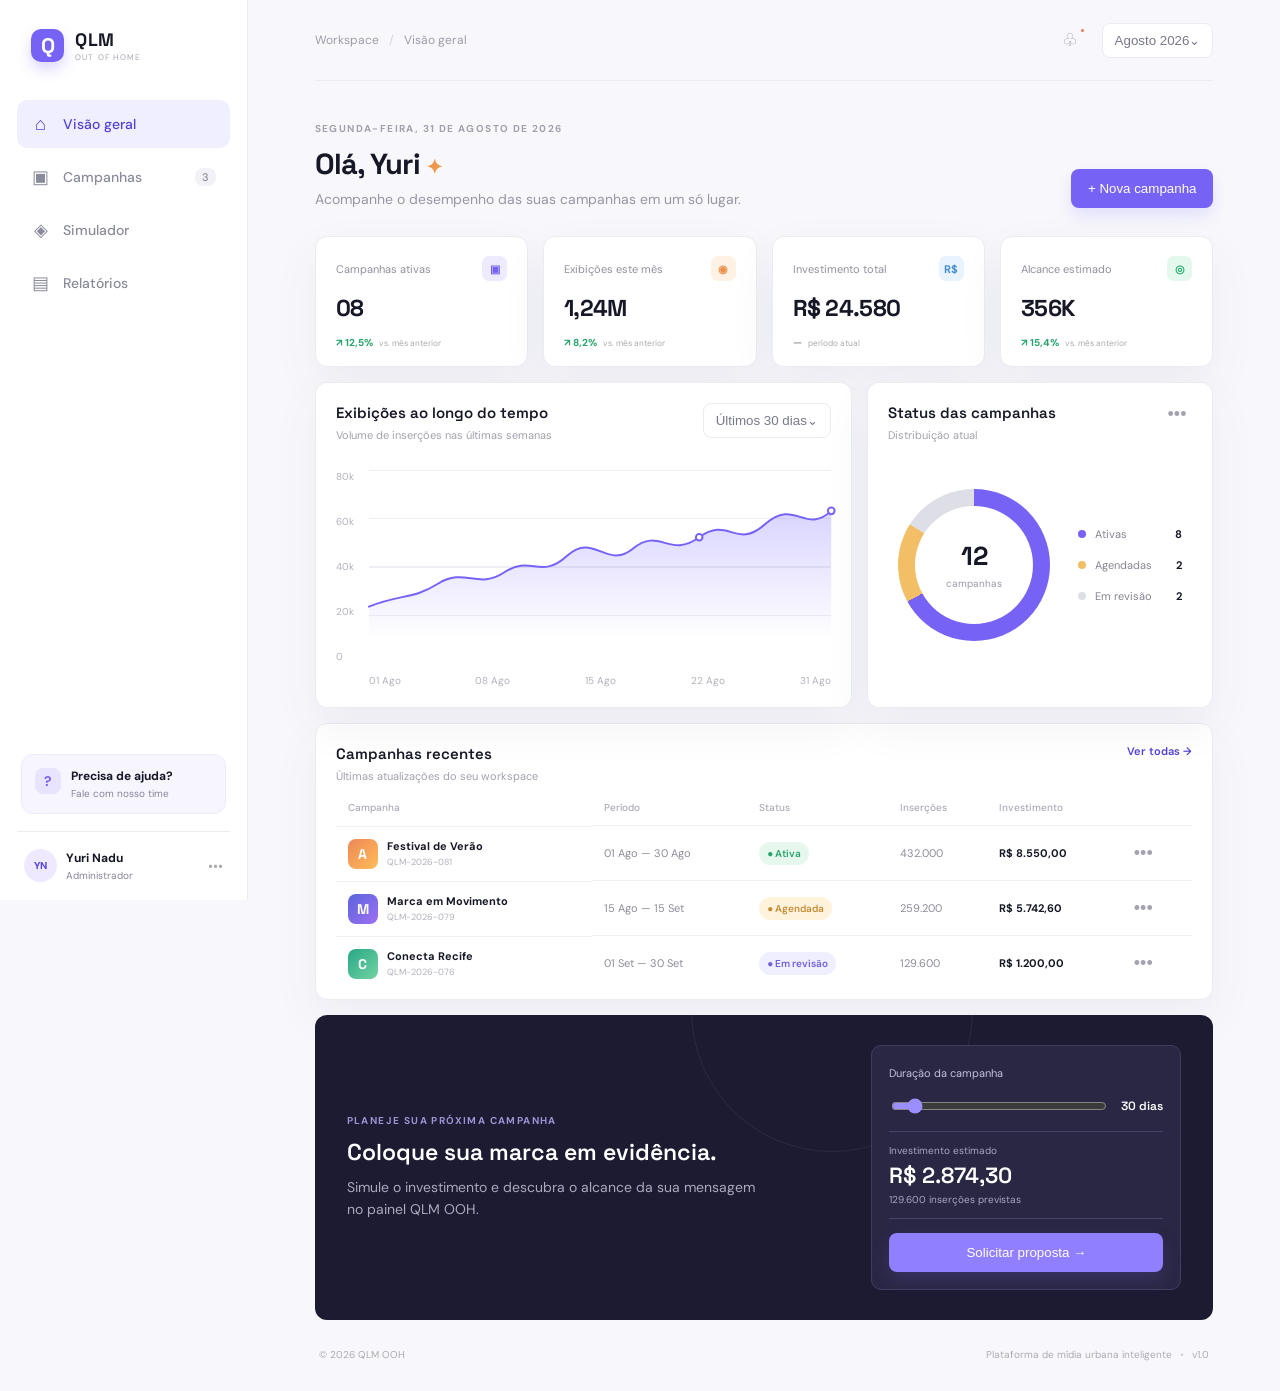
==== web/index.html @ d6a007f5 "feat: add responsive visual dashboard" ====
<!doctype html>
<html lang="pt-BR">
<head>
  <meta charset="utf-8">
  <meta name="viewport" content="width=device-width, initial-scale=1">
  <meta name="description" content="Painel QLM OOH para gestão de campanhas em outdoor digital.">
  <title>QLM OOH · Painel de campanhas</title>
  <link rel="stylesheet" href="styles.css">
</head>
<body>
  <div class="app-shell">
    <aside class="sidebar" aria-label="Navegação principal">
      <a class="brand" href="#inicio" aria-label="QLM OOH início">
        <span class="brand-mark">Q</span>
        <span><strong>QLM</strong><small>OUT OF HOME</small></span>
      </a>
      <nav class="nav-links">
        <a class="nav-link active" href="#inicio"><span>⌂</span> Visão geral</a>
        <a class="nav-link" href="#campanhas"><span>▣</span> Campanhas <em>3</em></a>
        <a class="nav-link" href="#simulador"><span>◈</span> Simulador</a>
        <a class="nav-link" href="#relatorios"><span>▤</span> Relatórios</a>
      </nav>
      <div class="sidebar-footer">
        <div class="help-card"><span class="help-icon">?</span><strong>Precisa de ajuda?</strong><small>Fale com nosso time</small></div>
        <a class="user-card" href="#perfil"><span class="avatar">YN</span><span><strong>Yuri Nadu</strong><small>Administrador</small></span><span class="more">•••</span></a>
      </div>
    </aside>

    <main class="content" id="inicio">
      <header class="topbar"><div class="breadcrumb">Workspace <span>/</span> Visão geral</div><div class="top-actions"><button class="icon-button" aria-label="Notificações">♧<i></i></button><button class="outline-button">Agosto 2026⌄</button></div></header>
      <section class="page-heading"><div><p class="eyebrow">SEGUNDA-FEIRA, 31 DE AGOSTO DE 2026</p><h1>Olá, Yuri <span>✦</span></h1><p>Acompanhe o desempenho das suas campanhas em um só lugar.</p></div><button class="primary-button" data-scroll="#simulador">+ Nova campanha</button></section>

      <section class="metric-grid" aria-label="Resumo da operação">
        <article class="metric-card"><div class="metric-label">Campanhas ativas <span class="metric-icon violet">▣</span></div><strong>08</strong><span class="trend up">↗ 12,5% <small>vs. mês anterior</small></span></article>
        <article class="metric-card"><div class="metric-label">Exibições este mês <span class="metric-icon orange">◉</span></div><strong>1,24M</strong><span class="trend up">↗ 8,2% <small>vs. mês anterior</small></span></article>
        <article class="metric-card"><div class="metric-label">Investimento total <span class="metric-icon blue">R$</span></div><strong>R$ 24.580</strong><span class="trend neutral">— <small>período atual</small></span></article>
        <article class="metric-card"><div class="metric-label">Alcance estimado <span class="metric-icon green">◎</span></div><strong>356K</strong><span class="trend up">↗ 15,4% <small>vs. mês anterior</small></span></article>
      </section>

      <section class="dashboard-grid">
        <article class="panel chart-panel"><div class="panel-header"><div><h2>Exibições ao longo do tempo</h2><p>Volume de inserções nas últimas semanas</p></div><button class="select-button">Últimos 30 dias⌄</button></div><div class="chart-wrap"><div class="y-axis"><span>80k</span><span>60k</span><span>40k</span><span>20k</span><span>0</span></div><div class="chart"><div class="grid-lines"></div><svg viewBox="0 0 700 220" role="img" aria-label="Gráfico de exibições crescentes"><defs><linearGradient id="area" x1="0" x2="0" y1="0" y2="1"><stop offset="0" stop-color="#7966ff" stop-opacity=".28"/><stop offset="1" stop-color="#7966ff" stop-opacity="0"/></linearGradient></defs><path class="area" d="M0 170 C50 150 65 160 105 135 S165 145 205 118 S260 130 300 93 S360 115 400 82 S455 98 500 65 S555 85 600 45 S660 62 700 25 L700 220 L0 220Z"/><path class="line" d="M0 170 C50 150 65 160 105 135 S165 145 205 118 S260 130 300 93 S360 115 400 82 S455 98 500 65 S555 85 600 45 S660 62 700 25"/><circle cx="500" cy="65" r="5"/><circle cx="700" cy="25" r="5"/></svg><div class="x-axis"><span>01 Ago</span><span>08 Ago</span><span>15 Ago</span><span>22 Ago</span><span>31 Ago</span></div></div></div></article>
        <article class="panel status-panel"><div class="panel-header"><div><h2>Status das campanhas</h2><p>Distribuição atual</p></div><button class="dots" aria-label="Mais opções">•••</button></div><div class="donut-wrap"><div class="donut"><div><strong>12</strong><small>campanhas</small></div></div><div class="legend"><span><i class="dot purple"></i> Ativas <b>8</b></span><span><i class="dot yellow"></i> Agendadas <b>2</b></span><span><i class="dot gray"></i> Em revisão <b>2</b></span></div></div></article>
      </section>

      <section class="panel campaigns-panel" id="campanhas"><div class="panel-header"><div><h2>Campanhas recentes</h2><p>Últimas atualizações do seu workspace</p></div><a class="text-link" href="#campanhas">Ver todas →</a></div><div class="table-scroll"><table><thead><tr><th>Campanha</th><th>Período</th><th>Status</th><th>Inserções</th><th>Investimento</th><th></th></tr></thead><tbody><tr><td><span class="campaign-thumb thumb-one">A</span><span><strong>Festival de Verão</strong><small>QLM-2026-081</small></span></td><td>01 Ago — 30 Ago</td><td><span class="status active">● Ativa</span></td><td>432.000</td><td><strong>R$ 8.550,00</strong></td><td><button class="row-menu" aria-label="Opções Festival de Verão">•••</button></td></tr><tr><td><span class="campaign-thumb thumb-two">M</span><span><strong>Marca em Movimento</strong><small>QLM-2026-079</small></span></td><td>15 Ago — 15 Set</td><td><span class="status scheduled">● Agendada</span></td><td>259.200</td><td><strong>R$ 5.742,60</strong></td><td><button class="row-menu" aria-label="Opções Marca em Movimento">•••</button></td></tr><tr><td><span class="campaign-thumb thumb-three">C</span><span><strong>Conecta Recife</strong><small>QLM-2026-076</small></span></td><td>01 Set — 30 Set</td><td><span class="status review">● Em revisão</span></td><td>129.600</td><td><strong>R$ 1.200,00</strong></td><td><button class="row-menu" aria-label="Opções Conecta Recife">•••</button></td></tr></tbody></table></div></section>

      <section class="simulator-section" id="simulador"><div><p class="eyebrow">PLANEJE SUA PRÓXIMA CAMPANHA</p><h2>Coloque sua marca em evidência.</h2><p>Simule o investimento e descubra o alcance da sua mensagem no painel QLM OOH.</p></div><div class="simulator-card"><label for="days">Duração da campanha</label><div class="range-row"><input id="days" type="range" min="1" max="365" value="30"><output id="days-output">30 dias</output></div><div class="simulator-result"><span>Investimento estimado</span><strong id="total-output">R$ 2.874,30</strong><small id="insertions-output">129.600 inserções previstas</small></div><button class="primary-button full" data-scroll="#inicio">Solicitar proposta →</button></div></section>
      <footer id="relatorios"><span>© 2026 QLM OOH</span><span>Plataforma de mídia urbana inteligente <b>•</b> v1.0</span></footer>
    </main>
  </div>
  <script src="app.js"></script>
</body>
</html>
---- web/styles.css ----
@import url('https://fonts.googleapis.com/css2?family=DM+Sans:wght@400;500;600;700&family=Space+Grotesk:wght@500;600;700&display=swap');
:root{--bg:#f8f8fc;--ink:#171827;--muted:#858696;--line:#ebebf2;--purple:#7663f5;--purple-dark:#5140d2;--green:#24a36b;--orange:#ee9850;--shadow:0 18px 48px rgba(36,32,80,.06)}*{box-sizing:border-box}html{scroll-behavior:smooth}body{margin:0;background:var(--bg);color:var(--ink);font:14px 'DM Sans',sans-serif}.app-shell{display:flex;min-height:100vh}.sidebar{width:248px;background:#fff;border-right:1px solid var(--line);padding:28px 17px 18px;display:flex;flex-direction:column;position:fixed;inset:0 auto 0 0}.brand{display:flex;align-items:center;gap:11px;color:var(--ink);text-decoration:none;padding:0 14px 38px}.brand-mark{width:33px;height:33px;border-radius:10px;background:var(--purple);color:white;display:grid;place-items:center;font:700 21px 'Space Grotesk';box-shadow:0 7px 14px #7663f542}.brand strong{display:block;font:700 18px 'Space Grotesk';letter-spacing:.04em}.brand small{display:block;color:#a5a5b3;font-size:8px;letter-spacing:.15em;margin-top:1px}.nav-links{display:grid;gap:5px}.nav-link{padding:12px 14px;color:#8a8b9a;text-decoration:none;border-radius:10px;display:flex;gap:13px;align-items:center;font-weight:500}.nav-link span{font-size:18px;width:19px;text-align:center}.nav-link.active,.nav-link:hover{color:var(--purple-dark);background:#f0efff}.nav-link em{font-style:normal;font-size:11px;margin-left:auto;background:#f2f1f7;padding:2px 7px;border-radius:8px}.sidebar-footer{margin-top:auto}.help-card{background:#f7f6ff;border:1px solid #eceaff;border-radius:12px;padding:13px;margin:0 4px 17px;display:grid;grid-template-columns:28px 1fr;column-gap:8px}.help-icon{grid-row:span 2;width:26px;height:26px;border-radius:8px;background:#e8e4ff;color:var(--purple);display:grid;place-items:center;font-weight:700}.help-card strong{font-size:12px}.help-card small{color:var(--muted);font-size:10px;margin-top:3px}.user-card{border-top:1px solid var(--line);padding:17px 7px 0;display:flex;align-items:center;gap:9px;text-decoration:none;color:var(--ink)}.avatar{display:grid;place-items:center;width:33px;height:33px;border-radius:50%;background:#eee9ff;color:var(--purple-dark);font-size:10px;font-weight:700}.user-card strong,.user-card small{display:block}.user-card strong{font-size:12px}.user-card small{font-size:10px;color:var(--muted);margin-top:3px}.more{margin-left:auto;color:#aaa}.content{margin-left:248px;width:calc(100% - 248px);padding:0 5.2vw 30px}.topbar{height:81px;border-bottom:1px solid var(--line);display:flex;justify-content:space-between;align-items:center}.breadcrumb{color:#9b9ba8;font-size:12px}.breadcrumb span{padding:0 7px;color:#d3d3dc}.top-actions{display:flex;align-items:center;gap:18px}.icon-button,.dots,.row-menu{border:0;background:none;color:#a2a2b0;cursor:pointer;font-size:18px;position:relative}.icon-button i{position:absolute;width:5px;height:5px;background:#ec775f;border:1px solid white;border-radius:50%;top:0;right:-1px}.outline-button,.select-button{border:1px solid var(--line);background:#fff;border-radius:8px;padding:9px 12px;color:#77788a;font:12px inherit}.page-heading{display:flex;justify-content:space-between;align-items:end;padding:41px 0 28px}.eyebrow{font-size:10px;letter-spacing:.14em;color:#a1a1ad;font-weight:700;margin:0 0 10px}.page-heading h1{font:700 29px 'Space Grotesk';margin:0 0 8px;letter-spacing:-.03em}.page-heading h1 span{color:var(--orange);font-size:20px}.page-heading p:not(.eyebrow){color:#9696a4;margin:0}.primary-button{background:var(--purple);border:0;color:#fff;border-radius:8px;padding:12px 17px;font:600 12px inherit;cursor:pointer;box-shadow:0 8px 17px #7663f52b}.primary-button:hover{background:var(--purple-dark);transform:translateY(-1px)}.metric-grid{display:grid;grid-template-columns:repeat(4,1fr);gap:15px}.metric-card,.panel{background:white;border:1px solid var(--line);border-radius:12px;box-shadow:var(--shadow)}.metric-card{padding:19px 20px 16px}.metric-label{color:#8f909d;font-size:11px;display:flex;align-items:center;justify-content:space-between}.metric-icon{width:25px;height:25px;display:grid;place-items:center;border-radius:7px;font-size:11px;font-weight:700}.violet{background:#eeebff;color:#7562ed}.orange{background:#fff1e4;color:#e9914a}.blue{background:#e8f3ff;color:#458ccb}.green{background:#e5f8ee;color:#29a66d}.metric-card>strong{display:block;font:700 23px 'Space Grotesk';margin:12px 0 9px;letter-spacing:-.03em}.trend{font-size:10px;font-weight:700}.trend small{color:#aaa;font-weight:400;margin-left:4px}.up{color:var(--green)}.neutral{color:#999}.dashboard-grid{display:grid;grid-template-columns:1.55fr 1fr;gap:15px;margin-top:15px}.panel{padding:20px}.panel-header{display:flex;justify-content:space-between;align-items:start}.panel h2{font:600 15px 'Space Grotesk';margin:0 0 6px}.panel-header p{color:#a1a1ad;font-size:11px;margin:0}.chart-wrap{display:flex;height:245px;padding-top:28px}.y-axis{width:33px;display:flex;flex-direction:column;justify-content:space-between;color:#b1b1bd;font-size:10px;padding-bottom:24px}.chart{position:relative;flex:1}.grid-lines{position:absolute;inset:0 0 24px;background:repeating-linear-gradient(to bottom,#eeeef4 0,#eeeef4 1px,transparent 1px,transparent 25%)}svg{position:absolute;inset:0 0 23px;width:100%;height:calc(100% - 23px);overflow:visible}.area{fill:url(#area)}.line{fill:none;stroke:var(--purple);stroke-width:3;stroke-linecap:round}.chart circle{fill:#fff;stroke:var(--purple);stroke-width:3}.x-axis{position:absolute;bottom:0;left:0;right:0;display:flex;justify-content:space-between;color:#b1b1bd;font-size:10px}.donut-wrap{height:245px;display:flex;align-items:center;justify-content:center;gap:28px}.donut{width:152px;height:152px;border-radius:50%;background:conic-gradient(var(--purple) 0 67%,#f2bf67 67% 84%,#dedee7 84% 100%);display:grid;place-items:center;position:relative}.donut:after{content:'';position:absolute;inset:17px;background:#fff;border-radius:50%}.donut div{position:relative;z-index:1;text-align:center}.donut strong{display:block;font:700 26px 'Space Grotesk'}.donut small{color:#999aa8;font-size:10px}.legend{display:grid;gap:17px;min-width:104px}.legend span{display:grid;grid-template-columns:10px 1fr auto;gap:7px;align-items:center;color:#848592;font-size:11px}.legend b{color:var(--ink)}.dot{width:8px;height:8px;border-radius:50%}.purple{background:var(--purple)}.yellow{background:#f2bf67}.gray{background:#dedee7}.campaigns-panel{margin-top:15px;padding-bottom:8px}.text-link{font-size:11px;color:var(--purple-dark);text-decoration:none;font-weight:600}.table-scroll{overflow:auto;margin-top:18px}table{border-collapse:collapse;width:100%;min-width:690px;text-align:left}th{color:#aaaab5;font-size:10px;font-weight:500;padding:0 12px 11px}td{border-top:1px solid #f1f1f5;padding:12px;font-size:11px;color:#8c8c9a;white-space:nowrap}td:first-child{display:flex;align-items:center;gap:9px}td strong{color:var(--ink);font-size:11px}td small{display:block;color:#b0b0bc;font-size:9px;margin-top:3px}.campaign-thumb{width:30px;height:30px;border-radius:8px;display:grid;place-items:center;color:#fff;font:700 14px 'Space Grotesk'}.thumb-one{background:linear-gradient(135deg,#ee8758,#ffbd58)}.thumb-two{background:linear-gradient(135deg,#5964dc,#9f70f2)}.thumb-three{background:linear-gradient(135deg,#28a787,#73d4a2)}.status{font-size:10px;padding:5px 8px;border-radius:12px;font-weight:600}.status.active{background:#e6f8ee;color:#28a269}.status.scheduled{background:#fff3dc;color:#c58c36}.status.review{background:#f0efff;color:#7160dc}.simulator-section{margin-top:15px;border-radius:12px;background:#1c1b32;color:white;padding:30px 32px;display:grid;grid-template-columns:1fr 310px;gap:30px;align-items:center;overflow:hidden;position:relative}.simulator-section:before{content:'';position:absolute;width:280px;height:280px;border:1px solid #ffffff12;border-radius:50%;right:240px;top:-145px}.simulator-section .eyebrow{color:#9994d2}.simulator-section h2{font:600 23px 'Space Grotesk';margin:0 0 9px;position:relative}.simulator-section>div>p:not(.eyebrow){color:#aaaabd;max-width:420px;line-height:1.6;margin:0}.simulator-card{background:#292743;border:1px solid #403d61;padding:17px;border-radius:10px;position:relative}.simulator-card label{font-size:11px;color:#c4c1da}.range-row{display:flex;align-items:center;gap:12px;margin:15px 0}input[type=range]{accent-color:#9b8eff;width:100%}output{font:600 12px 'Space Grotesk';white-space:nowrap}.simulator-result{border-top:1px solid #464263;border-bottom:1px solid #464263;padding:12px 0;margin-bottom:14px}.simulator-result span,.simulator-result small{display:block;color:#a9a6c0;font-size:10px}.simulator-result strong{display:block;font:600 22px 'Space Grotesk';margin:4px 0}.full{width:100%;background:#907fff}footer{display:flex;justify-content:space-between;color:#aaaab5;font-size:10px;padding:28px 4px 0}footer b{color:#d1d1dc;padding:0 5px}@media(max-width:1050px){.metric-grid{grid-template-columns:repeat(2,1fr)}.dashboard-grid{grid-template-columns:1fr}.sidebar{width:210px}.content{margin-left:210px;width:calc(100% - 210px)}}@media(max-width:700px){.sidebar{position:static;width:100%;height:auto;padding:18px}.app-shell{display:block}.brand{padding:0 5px 18px}.nav-links{display:flex;overflow:auto}.nav-link{white-space:nowrap}.sidebar-footer{display:none}.content{margin:0;width:100%;padding:0 18px 25px}.topbar{height:62px}.page-heading{display:block;padding:28px 0 22px}.page-heading .primary-button{margin-top:18px}.metric-grid{gap:10px}.metric-card{padding:14px}.metric-card>strong{font-size:18px}.metric-label{font-size:10px}.dashboard-grid{gap:10px}.panel{padding:15px}.donut-wrap{gap:15px}.simulator-section{display:block;padding:24px 20px}.simulator-card{margin-top:22px}footer{display:block;line-height:2}}
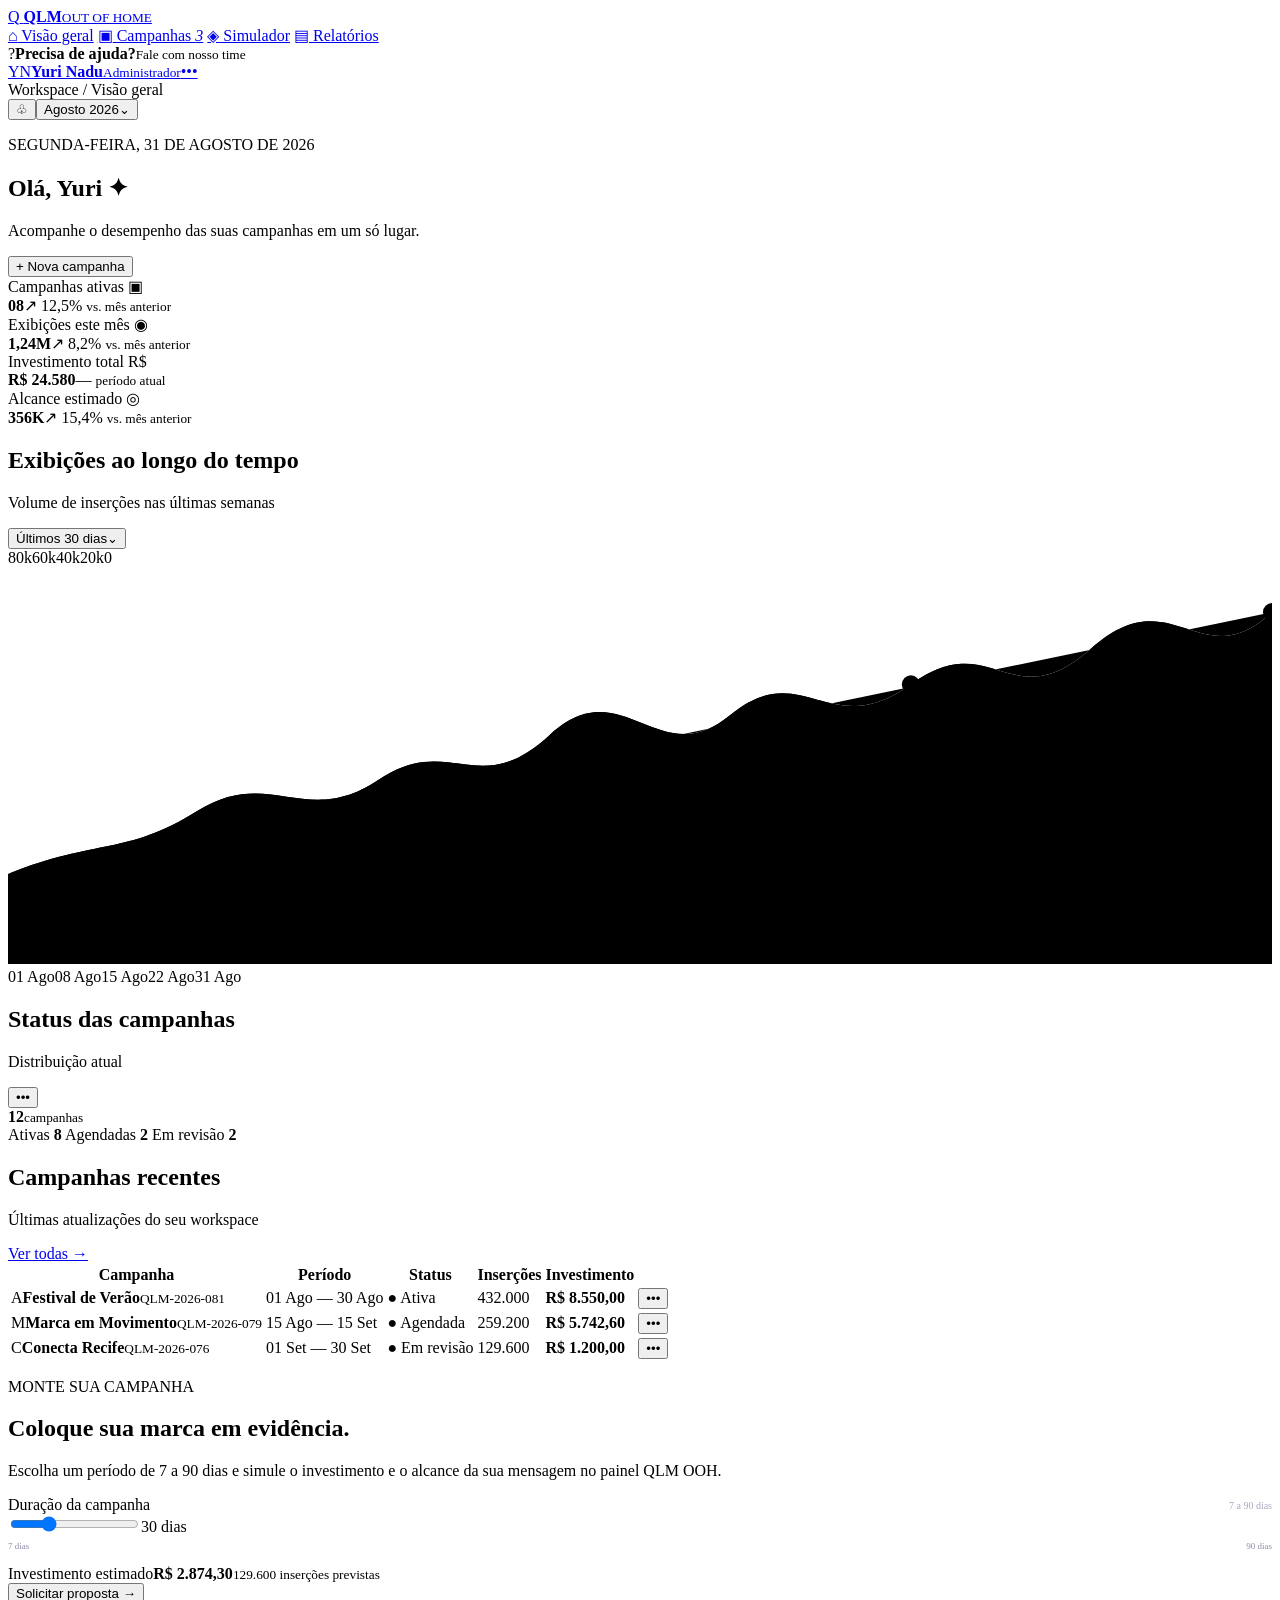
==== commit 9db05e54: "fix: constrain campaign simulator to 7-90 days" ====
--- a/web/index.html
+++ b/web/index.html
@@ -44,7 +44,7 @@
 
       <section class="panel campaigns-panel" id="campanhas"><div class="panel-header"><div><h2>Campanhas recentes</h2><p>Últimas atualizações do seu workspace</p></div><a class="text-link" href="#campanhas">Ver todas →</a></div><div class="table-scroll"><table><thead><tr><th>Campanha</th><th>Período</th><th>Status</th><th>Inserções</th><th>Investimento</th><th></th></tr></thead><tbody><tr><td><span class="campaign-thumb thumb-one">A</span><span><strong>Festival de Verão</strong><small>QLM-2026-081</small></span></td><td>01 Ago — 30 Ago</td><td><span class="status active">● Ativa</span></td><td>432.000</td><td><strong>R$ 8.550,00</strong></td><td><button class="row-menu" aria-label="Opções Festival de Verão">•••</button></td></tr><tr><td><span class="campaign-thumb thumb-two">M</span><span><strong>Marca em Movimento</strong><small>QLM-2026-079</small></span></td><td>15 Ago — 15 Set</td><td><span class="status scheduled">● Agendada</span></td><td>259.200</td><td><strong>R$ 5.742,60</strong></td><td><button class="row-menu" aria-label="Opções Marca em Movimento">•••</button></td></tr><tr><td><span class="campaign-thumb thumb-three">C</span><span><strong>Conecta Recife</strong><small>QLM-2026-076</small></span></td><td>01 Set — 30 Set</td><td><span class="status review">● Em revisão</span></td><td>129.600</td><td><strong>R$ 1.200,00</strong></td><td><button class="row-menu" aria-label="Opções Conecta Recife">•••</button></td></tr></tbody></table></div></section>
 
-      <section class="simulator-section" id="simulador"><div><p class="eyebrow">PLANEJE SUA PRÓXIMA CAMPANHA</p><h2>Coloque sua marca em evidência.</h2><p>Simule o investimento e descubra o alcance da sua mensagem no painel QLM OOH.</p></div><div class="simulator-card"><label for="days">Duração da campanha</label><div class="range-row"><input id="days" type="range" min="1" max="365" value="30"><output id="days-output">30 dias</output></div><div class="simulator-result"><span>Investimento estimado</span><strong id="total-output">R$ 2.874,30</strong><small id="insertions-output">129.600 inserções previstas</small></div><button class="primary-button full" data-scroll="#inicio">Solicitar proposta →</button></div></section>
+      <section class="simulator-section" id="simulador"><div><p class="eyebrow">MONTE SUA CAMPANHA</p><h2>Coloque sua marca em evidência.</h2><p>Escolha um período de 7 a 90 dias e simule o investimento e o alcance da sua mensagem no painel QLM OOH.</p></div><div class="simulator-card"><div class="simulator-label-row"><label for="days">Duração da campanha</label><span>7 a 90 dias</span></div><div class="range-row"><input id="days" type="range" min="7" max="90" value="30"><output id="days-output">30 dias</output></div><div class="range-bounds" aria-hidden="true"><span>7 dias</span><span>90 dias</span></div><div class="simulator-result"><span>Investimento estimado</span><strong id="total-output">R$ 2.874,30</strong><small id="insertions-output">129.600 inserções previstas</small></div><button class="primary-button full" data-scroll="#inicio">Solicitar proposta →</button></div></section>
       <footer id="relatorios"><span>© 2026 QLM OOH</span><span>Plataforma de mídia urbana inteligente <b>•</b> v1.0</span></footer>
     </main>
   </div>
--- a/web/styles.css
+++ b/web/styles.css
@@ -1,2 +1,2 @@
 @import url('https://fonts.googleapis.com/css2?family=DM+Sans:wght@400;500;600;700&family=Space+Grotesk:wght@500;600;700&display=swap');
-:root{--bg:#f8f8fc;--ink:#171827;--muted:#858696;--line:#ebebf2;--purple:#7663f5;--purple-dark:#5140d2;--green:#24a36b;--orange:#ee9850;--shadow:0 18px 48px rgba(36,32,80,.06)}*{box-sizing:border-box}html{scroll-behavior:smooth}body{margin:0;background:var(--bg);color:var(--ink);font:14px 'DM Sans',sans-serif}.app-shell{display:flex;min-height:100vh}.sidebar{width:248px;background:#fff;border-right:1px solid var(--line);padding:28px 17px 18px;display:flex;flex-direction:column;position:fixed;inset:0 auto 0 0}.brand{display:flex;align-items:center;gap:11px;color:var(--ink);text-decoration:none;padding:0 14px 38px}.brand-mark{width:33px;height:33px;border-radius:10px;background:var(--purple);color:white;display:grid;place-items:center;font:700 21px 'Space Grotesk';box-shadow:0 7px 14px #7663f542}.brand strong{display:block;font:700 18px 'Space Grotesk';letter-spacing:.04em}.brand small{display:block;color:#a5a5b3;font-size:8px;letter-spacing:.15em;margin-top:1px}.nav-links{display:grid;gap:5px}.nav-link{padding:12px 14px;color:#8a8b9a;text-decoration:none;border-radius:10px;display:flex;gap:13px;align-items:center;font-weight:500}.nav-link span{font-size:18px;width:19px;text-align:center}.nav-link.active,.nav-link:hover{color:var(--purple-dark);background:#f0efff}.nav-link em{font-style:normal;font-size:11px;margin-left:auto;background:#f2f1f7;padding:2px 7px;border-radius:8px}.sidebar-footer{margin-top:auto}.help-card{background:#f7f6ff;border:1px solid #eceaff;border-radius:12px;padding:13px;margin:0 4px 17px;display:grid;grid-template-columns:28px 1fr;column-gap:8px}.help-icon{grid-row:span 2;width:26px;height:26px;border-radius:8px;background:#e8e4ff;color:var(--purple);display:grid;place-items:center;font-weight:700}.help-card strong{font-size:12px}.help-card small{color:var(--muted);font-size:10px;margin-top:3px}.user-card{border-top:1px solid var(--line);padding:17px 7px 0;display:flex;align-items:center;gap:9px;text-decoration:none;color:var(--ink)}.avatar{display:grid;place-items:center;width:33px;height:33px;border-radius:50%;background:#eee9ff;color:var(--purple-dark);font-size:10px;font-weight:700}.user-card strong,.user-card small{display:block}.user-card strong{font-size:12px}.user-card small{font-size:10px;color:var(--muted);margin-top:3px}.more{margin-left:auto;color:#aaa}.content{margin-left:248px;width:calc(100% - 248px);padding:0 5.2vw 30px}.topbar{height:81px;border-bottom:1px solid var(--line);display:flex;justify-content:space-between;align-items:center}.breadcrumb{color:#9b9ba8;font-size:12px}.breadcrumb span{padding:0 7px;color:#d3d3dc}.top-actions{display:flex;align-items:center;gap:18px}.icon-button,.dots,.row-menu{border:0;background:none;color:#a2a2b0;cursor:pointer;font-size:18px;position:relative}.icon-button i{position:absolute;width:5px;height:5px;background:#ec775f;border:1px solid white;border-radius:50%;top:0;right:-1px}.outline-button,.select-button{border:1px solid var(--line);background:#fff;border-radius:8px;padding:9px 12px;color:#77788a;font:12px inherit}.page-heading{display:flex;justify-content:space-between;align-items:end;padding:41px 0 28px}.eyebrow{font-size:10px;letter-spacing:.14em;color:#a1a1ad;font-weight:700;margin:0 0 10px}.page-heading h1{font:700 29px 'Space Grotesk';margin:0 0 8px;letter-spacing:-.03em}.page-heading h1 span{color:var(--orange);font-size:20px}.page-heading p:not(.eyebrow){color:#9696a4;margin:0}.primary-button{background:var(--purple);border:0;color:#fff;border-radius:8px;padding:12px 17px;font:600 12px inherit;cursor:pointer;box-shadow:0 8px 17px #7663f52b}.primary-button:hover{background:var(--purple-dark);transform:translateY(-1px)}.metric-grid{display:grid;grid-template-columns:repeat(4,1fr);gap:15px}.metric-card,.panel{background:white;border:1px solid var(--line);border-radius:12px;box-shadow:var(--shadow)}.metric-card{padding:19px 20px 16px}.metric-label{color:#8f909d;font-size:11px;display:flex;align-items:center;justify-content:space-between}.metric-icon{width:25px;height:25px;display:grid;place-items:center;border-radius:7px;font-size:11px;font-weight:700}.violet{background:#eeebff;color:#7562ed}.orange{background:#fff1e4;color:#e9914a}.blue{background:#e8f3ff;color:#458ccb}.green{background:#e5f8ee;color:#29a66d}.metric-card>strong{display:block;font:700 23px 'Space Grotesk';margin:12px 0 9px;letter-spacing:-.03em}.trend{font-size:10px;font-weight:700}.trend small{color:#aaa;font-weight:400;margin-left:4px}.up{color:var(--green)}.neutral{color:#999}.dashboard-grid{display:grid;grid-template-columns:1.55fr 1fr;gap:15px;margin-top:15px}.panel{padding:20px}.panel-header{display:flex;justify-content:space-between;align-items:start}.panel h2{font:600 15px 'Space Grotesk';margin:0 0 6px}.panel-header p{color:#a1a1ad;font-size:11px;margin:0}.chart-wrap{display:flex;height:245px;padding-top:28px}.y-axis{width:33px;display:flex;flex-direction:column;justify-content:space-between;color:#b1b1bd;font-size:10px;padding-bottom:24px}.chart{position:relative;flex:1}.grid-lines{position:absolute;inset:0 0 24px;background:repeating-linear-gradient(to bottom,#eeeef4 0,#eeeef4 1px,transparent 1px,transparent 25%)}svg{position:absolute;inset:0 0 23px;width:100%;height:calc(100% - 23px);overflow:visible}.area{fill:url(#area)}.line{fill:none;stroke:var(--purple);stroke-width:3;stroke-linecap:round}.chart circle{fill:#fff;stroke:var(--purple);stroke-width:3}.x-axis{position:absolute;bottom:0;left:0;right:0;display:flex;justify-content:space-between;color:#b1b1bd;font-size:10px}.donut-wrap{height:245px;display:flex;align-items:center;justify-content:center;gap:28px}.donut{width:152px;height:152px;border-radius:50%;background:conic-gradient(var(--purple) 0 67%,#f2bf67 67% 84%,#dedee7 84% 100%);display:grid;place-items:center;position:relative}.donut:after{content:'';position:absolute;inset:17px;background:#fff;border-radius:50%}.donut div{position:relative;z-index:1;text-align:center}.donut strong{display:block;font:700 26px 'Space Grotesk'}.donut small{color:#999aa8;font-size:10px}.legend{display:grid;gap:17px;min-width:104px}.legend span{display:grid;grid-template-columns:10px 1fr auto;gap:7px;align-items:center;color:#848592;font-size:11px}.legend b{color:var(--ink)}.dot{width:8px;height:8px;border-radius:50%}.purple{background:var(--purple)}.yellow{background:#f2bf67}.gray{background:#dedee7}.campaigns-panel{margin-top:15px;padding-bottom:8px}.text-link{font-size:11px;color:var(--purple-dark);text-decoration:none;font-weight:600}.table-scroll{overflow:auto;margin-top:18px}table{border-collapse:collapse;width:100%;min-width:690px;text-align:left}th{color:#aaaab5;font-size:10px;font-weight:500;padding:0 12px 11px}td{border-top:1px solid #f1f1f5;padding:12px;font-size:11px;color:#8c8c9a;white-space:nowrap}td:first-child{display:flex;align-items:center;gap:9px}td strong{color:var(--ink);font-size:11px}td small{display:block;color:#b0b0bc;font-size:9px;margin-top:3px}.campaign-thumb{width:30px;height:30px;border-radius:8px;display:grid;place-items:center;color:#fff;font:700 14px 'Space Grotesk'}.thumb-one{background:linear-gradient(135deg,#ee8758,#ffbd58)}.thumb-two{background:linear-gradient(135deg,#5964dc,#9f70f2)}.thumb-three{background:linear-gradient(135deg,#28a787,#73d4a2)}.status{font-size:10px;padding:5px 8px;border-radius:12px;font-weight:600}.status.active{background:#e6f8ee;color:#28a269}.status.scheduled{background:#fff3dc;color:#c58c36}.status.review{background:#f0efff;color:#7160dc}.simulator-section{margin-top:15px;border-radius:12px;background:#1c1b32;color:white;padding:30px 32px;display:grid;grid-template-columns:1fr 310px;gap:30px;align-items:center;overflow:hidden;position:relative}.simulator-section:before{content:'';position:absolute;width:280px;height:280px;border:1px solid #ffffff12;border-radius:50%;right:240px;top:-145px}.simulator-section .eyebrow{color:#9994d2}.simulator-section h2{font:600 23px 'Space Grotesk';margin:0 0 9px;position:relative}.simulator-section>div>p:not(.eyebrow){color:#aaaabd;max-width:420px;line-height:1.6;margin:0}.simulator-card{background:#292743;border:1px solid #403d61;padding:17px;border-radius:10px;position:relative}.simulator-card label{font-size:11px;color:#c4c1da}.range-row{display:flex;align-items:center;gap:12px;margin:15px 0}input[type=range]{accent-color:#9b8eff;width:100%}output{font:600 12px 'Space Grotesk';white-space:nowrap}.simulator-result{border-top:1px solid #464263;border-bottom:1px solid #464263;padding:12px 0;margin-bottom:14px}.simulator-result span,.simulator-result small{display:block;color:#a9a6c0;font-size:10px}.simulator-result strong{display:block;font:600 22px 'Space Grotesk';margin:4px 0}.full{width:100%;background:#907fff}footer{display:flex;justify-content:space-between;color:#aaaab5;font-size:10px;padding:28px 4px 0}footer b{color:#d1d1dc;padding:0 5px}@media(max-width:1050px){.metric-grid{grid-template-columns:repeat(2,1fr)}.dashboard-grid{grid-template-columns:1fr}.sidebar{width:210px}.content{margin-left:210px;width:calc(100% - 210px)}}@media(max-width:700px){.sidebar{position:static;width:100%;height:auto;padding:18px}.app-shell{display:block}.brand{padding:0 5px 18px}.nav-links{display:flex;overflow:auto}.nav-link{white-space:nowrap}.sidebar-footer{display:none}.content{margin:0;width:100%;padding:0 18px 25px}.topbar{height:62px}.page-heading{display:block;padding:28px 0 22px}.page-heading .primary-button{margin-top:18px}.metric-grid{gap:10px}.metric-card{padding:14px}.metric-card>strong{font-size:18px}.metric-label{font-size:10px}.dashboard-grid{gap:10px}.panel{padding:15px}.donut-wrap{gap:15px}.simulator-section{display:block;padding:24px 20px}.simulator-card{margin-top:22px}footer{display:block;line-height:2}}
+.simulator-label-row{display:flex;justify-content:space-between;align-items:center}.simulator-label-row>span{font-size:10px;color:#a9a6c0}.range-row{margin-bottom:5px}.range-bounds{display:flex;justify-content:space-between;color:#8f8ba9;font-size:9px;margin-bottom:14px}
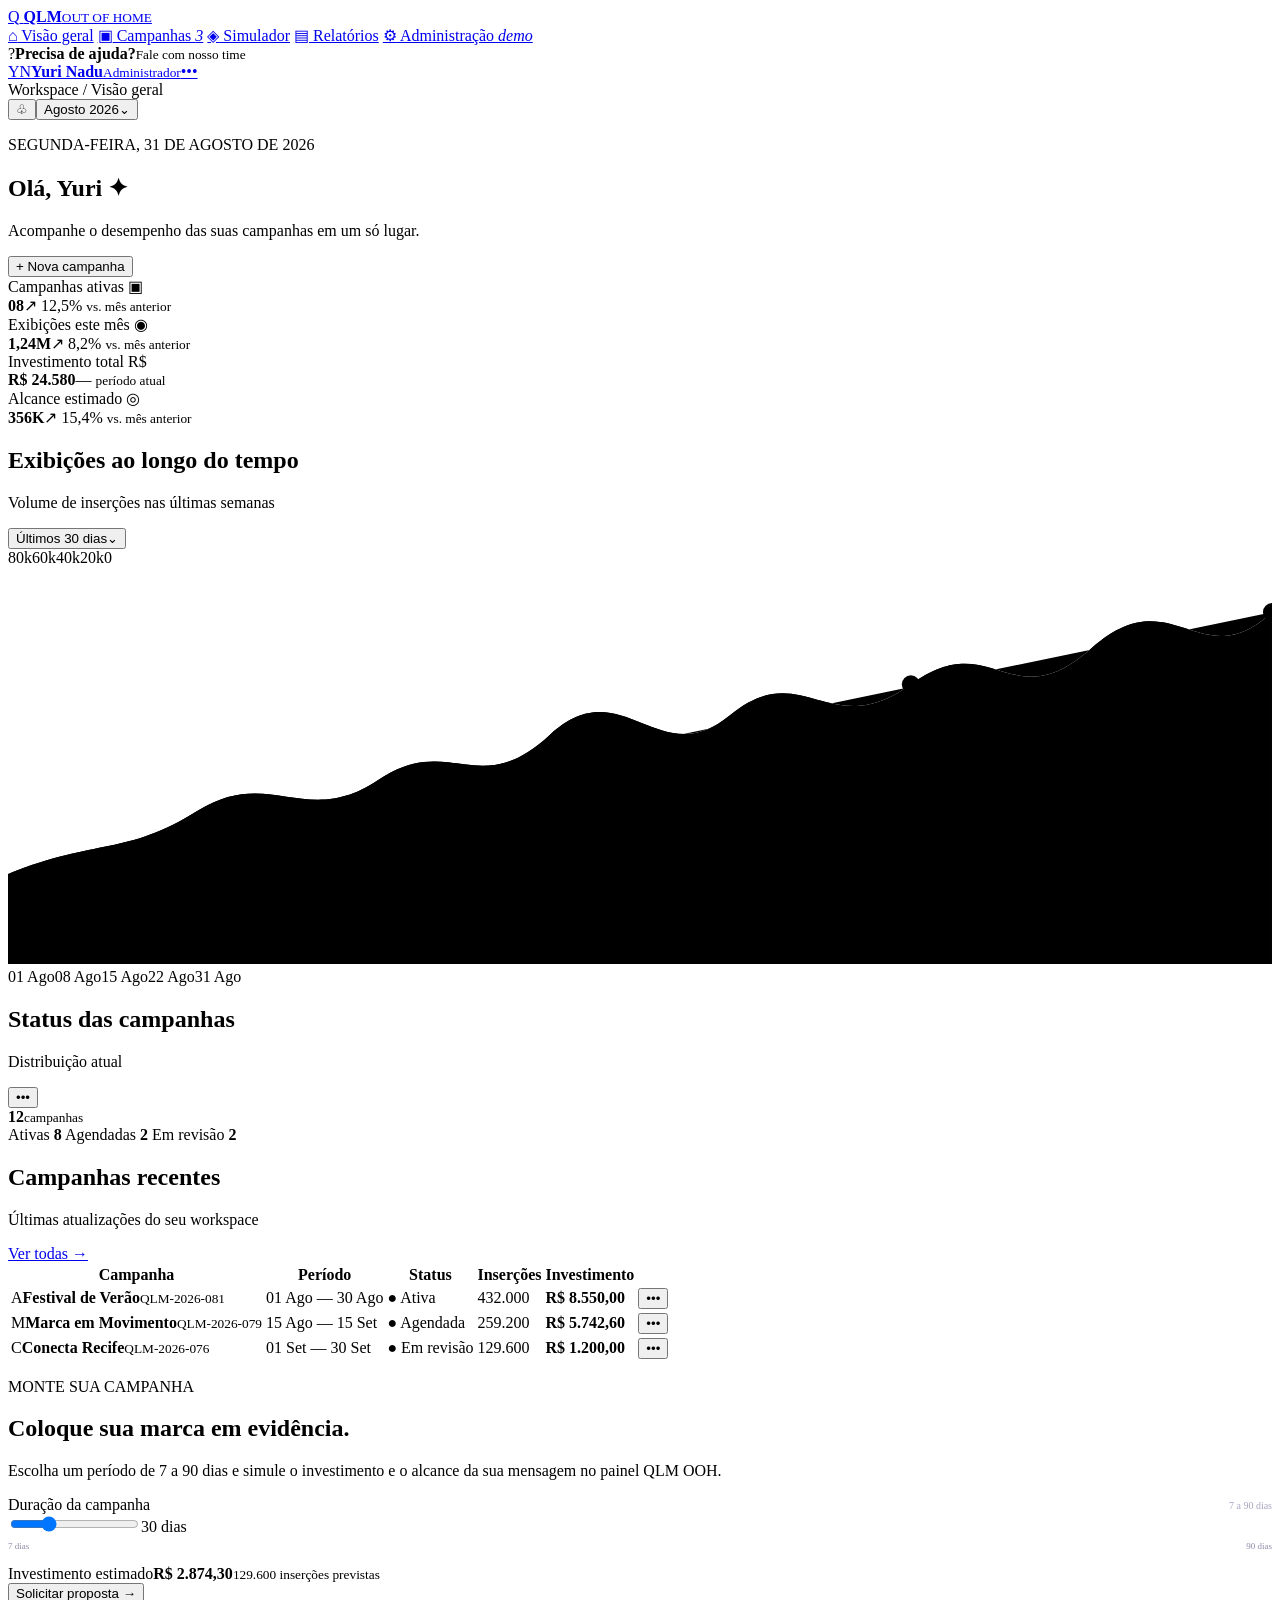
==== commit 8ba2d223: "feat: add campaign administration view" ====
--- a/web/index.html
+++ b/web/index.html
@@ -19,6 +19,7 @@
         <a class="nav-link" href="#campanhas"><span>▣</span> Campanhas <em>3</em></a>
         <a class="nav-link" href="#simulador"><span>◈</span> Simulador</a>
         <a class="nav-link" href="#relatorios"><span>▤</span> Relatórios</a>
+        <a class="nav-link" href="admin.html"><span>⚙</span> Administração <em>demo</em></a>
       </nav>
       <div class="sidebar-footer">
         <div class="help-card"><span class="help-icon">?</span><strong>Precisa de ajuda?</strong><small>Fale com nosso time</small></div>
